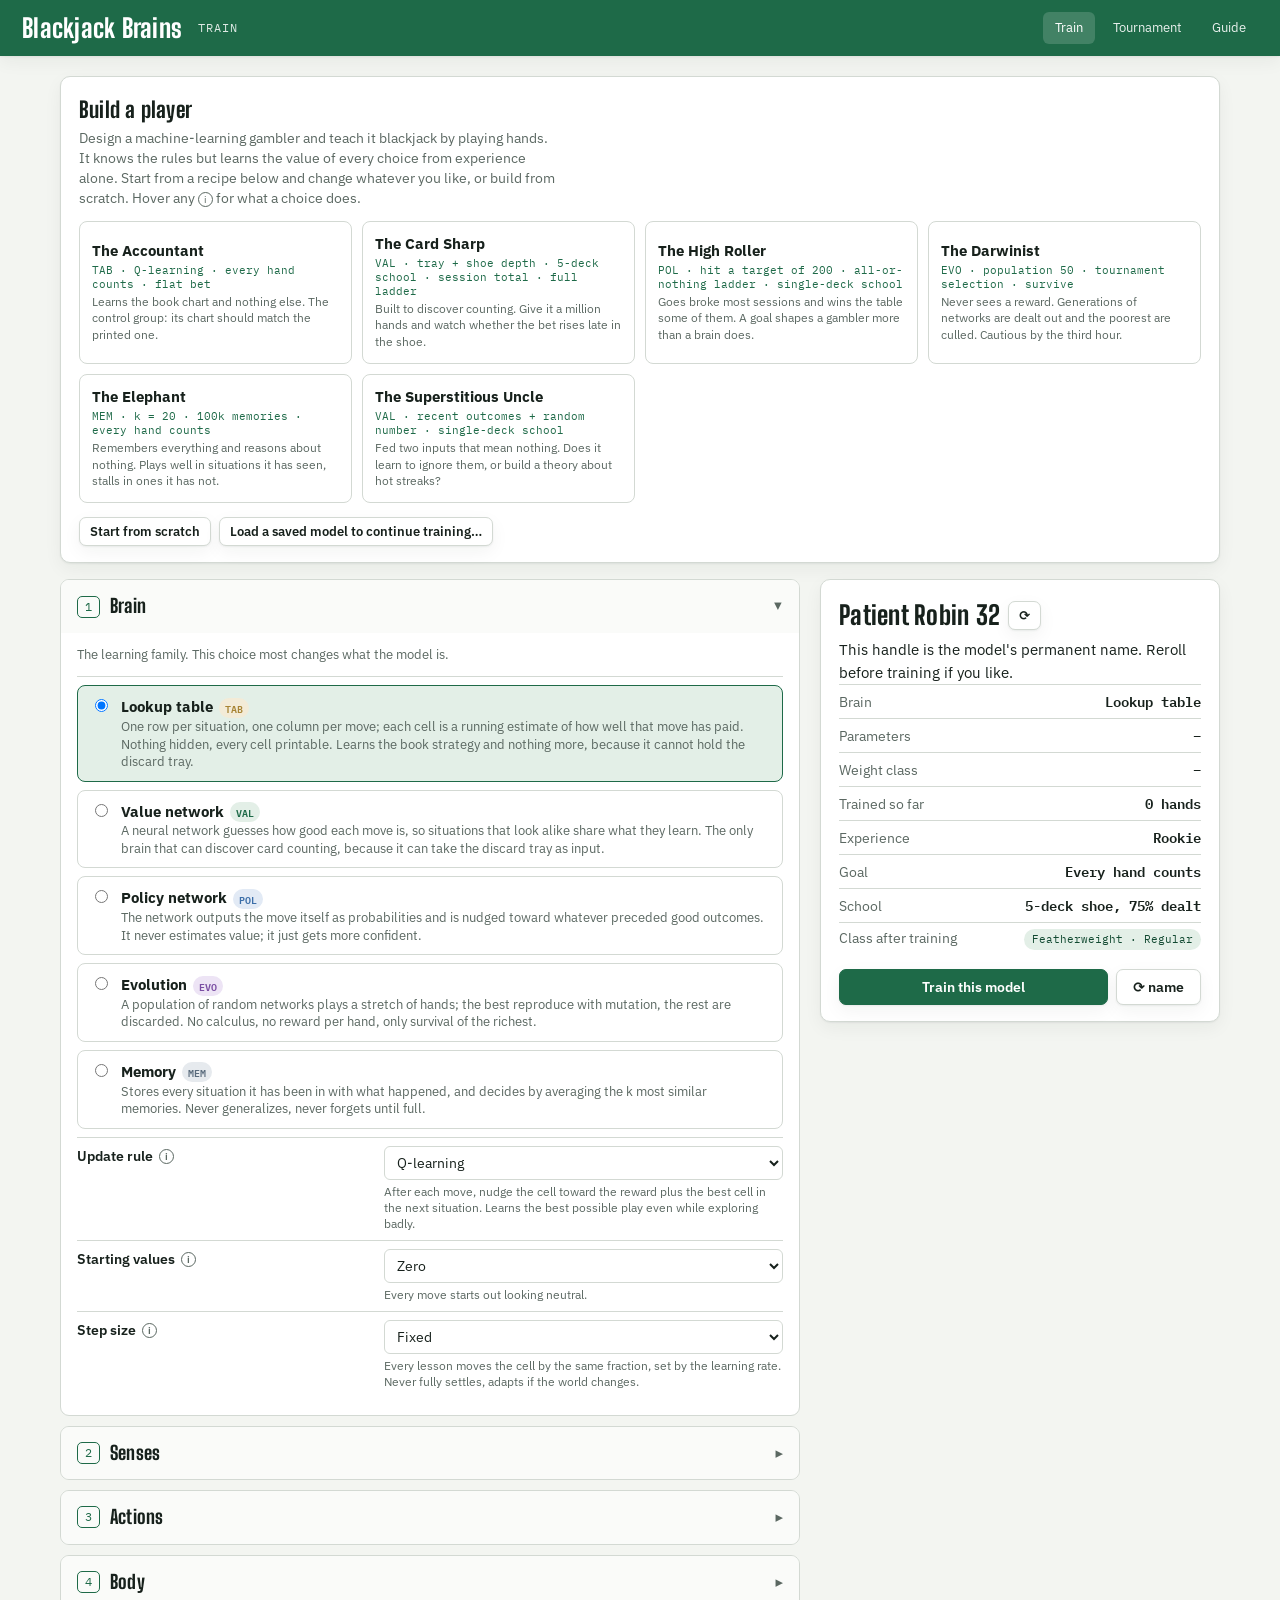
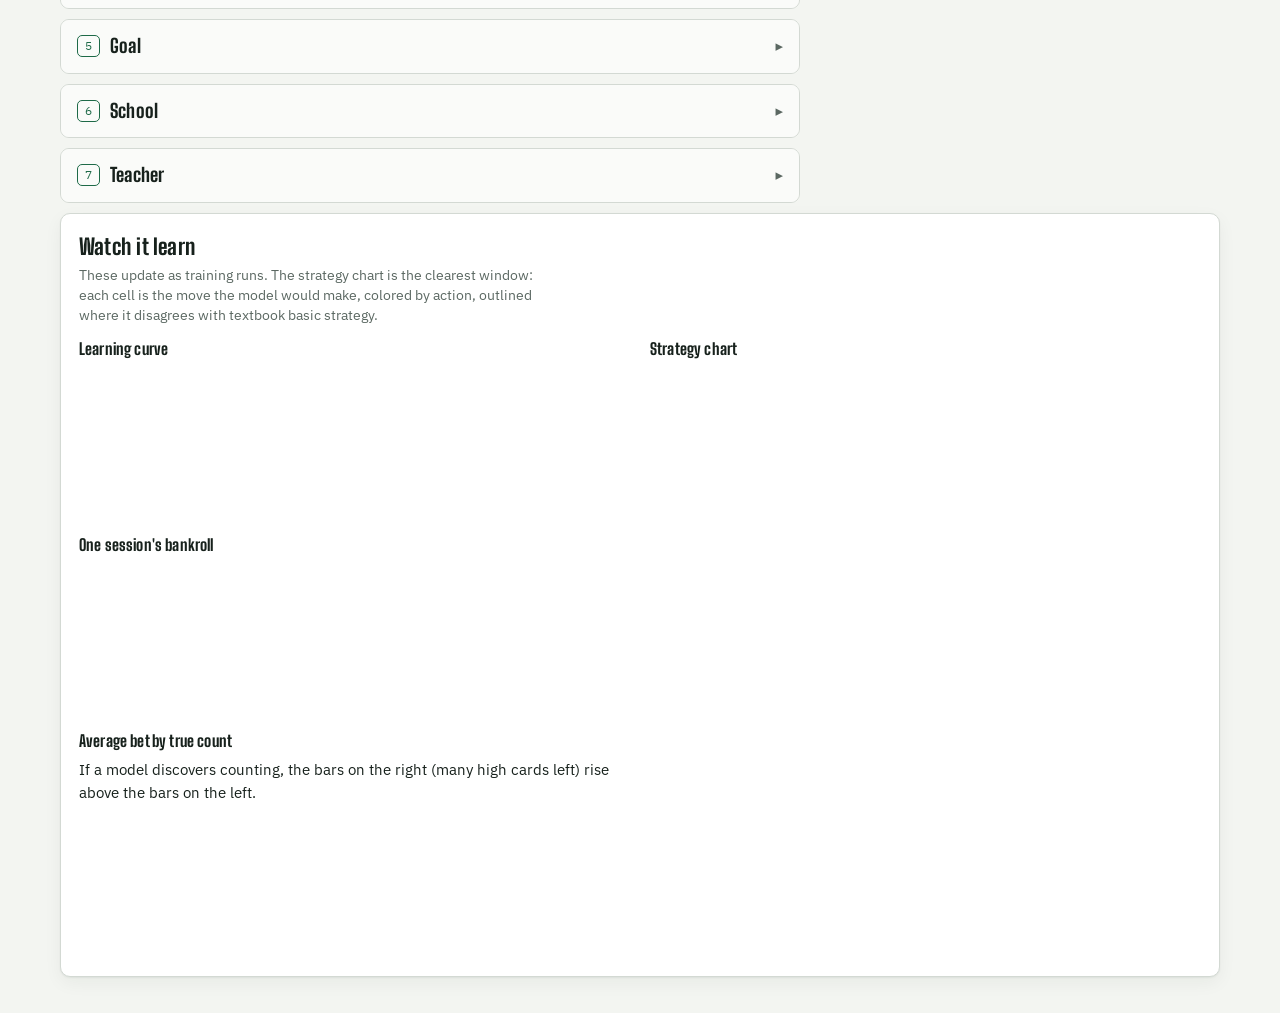
==== index.html @ d70ca4d6 "Blackjack Brains: train ML players and compete them A browser game for learning about ML approaches." ====
<!doctype html>
<html lang="en">
<head>
<meta charset="utf-8">
<meta name="viewport" content="width=device-width, initial-scale=1">
<title>Blackjack Brains — Train</title>
<link rel="stylesheet" href="https://fonts.googleapis.com/css2?family=Big+Shoulders+Display:wght@700;800&family=IBM+Plex+Sans:ital,wght@0,400;0,500;0,600;1,400&family=IBM+Plex+Mono:wght@400;500;600&display=swap">
<link rel="stylesheet" href="css/app.css">
</head>
<body>
<header class="top">
  <h1>Blackjack Brains</h1>
  <span class="sub">Train</span>
  <nav>
    <a href="index.html" class="here">Train</a>
    <a href="tournament.html">Tournament</a>
    <a href="guide.html">Guide</a>
  </nav>
</header>

<div class="wrap">
  <div class="card">
    <h2>Build a player</h2>
    <p class="blurb">Design a machine-learning gambler and teach it blackjack by playing hands. It knows the rules but learns the value of every choice from experience alone. Start from a recipe below and change whatever you like, or build from scratch. Hover any <span class="info" style="cursor:default">i</span> for what a choice does.</p>
    <div id="recipes" class="recipe-grid"></div>
    <div style="margin-top:14px;display:flex;gap:8px;flex-wrap:wrap">
      <button id="fresh" class="btn small">Start from scratch</button>
      <button id="loadbtn" class="btn small">Load a saved model to continue training…</button>
      <input id="loadfile" type="file" accept=".json,application/json" hidden>
    </div>
  </div>

  <div id="builder" class="cols">
    <div>
      <div id="menu"></div>
    </div>
    <div class="side">
      <div class="card">
        <div id="side"></div>
        <div style="margin-top:14px;display:flex;gap:8px">
          <button id="go" class="btn primary" style="flex:1">Train this model</button>
          <button id="reroll" class="btn" title="New random handle">⟳ name</button>
        </div>
        <div id="train-panel" hidden style="margin-top:14px">
          <div class="bar"><i id="pbar"></i></div>
          <div id="status" class="mono" style="font-size:12px;color:var(--muted);margin:8px 0">idle</div>
          <div class="metrics">
            <div class="metric"><div class="k">win/hand</div><div class="v" id="m-ev">–</div></div>
            <div class="metric"><div class="k">avg bet</div><div class="v" id="m-bet">–</div></div>
            <div class="metric"><div class="k">ruin</div><div class="v" id="m-ruin">–</div></div>
            <div class="metric"><div class="k">end bank</div><div class="v" id="m-final">–</div></div>
            <div class="metric"><div class="k">vs book</div><div class="v" id="m-agree">–</div></div>
            <div class="metric"><div class="k">train EV</div><div class="v" id="train-ev">–</div></div>
          </div>
          <div style="display:flex;gap:8px">
            <button id="stop" class="btn small" disabled style="flex:1">Stop early</button>
            <button id="save" class="btn primary small" disabled style="flex:1">Save model ▾</button>
          </div>
        </div>
      </div>
    </div>
  </div>

  <div id="views" class="card">
    <h2>Watch it learn</h2>
    <p class="blurb">These update as training runs. The strategy chart is the clearest window: each cell is the move the model would make, colored by action, outlined where it disagrees with textbook basic strategy.</p>
    <div class="cols" style="grid-template-columns:1fr 1fr">
      <div>
        <h3 style="font-size:16px;margin-bottom:6px">Learning curve</h3>
        <div class="chart-wrap"><canvas id="curve"></canvas></div>
        <h3 style="font-size:16px;margin:16px 0 6px">One session's bankroll</h3>
        <div class="chart-wrap"><canvas id="trace"></canvas></div>
        <h3 style="font-size:16px;margin:16px 0 6px">Average bet by true count</h3>
        <p class="blurb" style="margin:0 0 6px">If a model discovers counting, the bars on the right (many high cards left) rise above the bars on the left.</p>
        <div class="chart-wrap"><canvas id="bycount"></canvas></div>
      </div>
      <div>
        <h3 style="font-size:16px;margin-bottom:6px">Strategy chart</h3>
        <div class="chart-wrap"><div id="strategy"></div></div>
        <p id="agree-note" class="blurb" style="margin-top:8px"></p>
      </div>
    </div>
  </div>
</div>

<script type="module">
import { init } from './js/trainer-ui.js';
init();
</script>
</body>
</html>
---- css/app.css ----
/* Blackjack Brains — shared styling. Felt-green casino, IBM Plex, works light and dark. */
:root{
  --bg:#F3F5F1; --surface:#FFFFFF; --panel:#FAFBF9; --ink:#17211C; --muted:#5B6862; --line:#D3D9D3;
  --felt:#1E6A48; --felt-soft:#E3EFE7; --felt-ink:#124A32; --felt-bright:#2E9C6A;
  --red:#B23A31; --red-soft:#F6E4E1; --gold:#A88434; --gold-soft:#F3EBD7; --blue:#3B6EA8; --blue-soft:#E2EAF5;
  --plum:#7A4EA3; --plum-soft:#EDE4F5; --slate:#5A6B7C; --slate-soft:#E6EAEE;
  --shadow:0 1px 2px rgba(23,33,28,.06), 0 6px 18px rgba(23,33,28,.05);
  --tab:#A88434; --val:#1E6A48; --pol:#3B6EA8; --evo:#7A4EA3; --mem:#5A6B7C;
}
@media (prefers-color-scheme:dark){:root:not([data-theme="light"]){
  --bg:#0F1613; --surface:#151F1A; --panel:#111A16; --ink:#E6EAE4; --muted:#9AA8A0; --line:#2A3630;
  --felt:#4EB688; --felt-soft:#16281F; --felt-ink:#8FD9B6; --felt-bright:#4EB688;
  --red:#E5766C; --red-soft:#3A1F1C; --gold:#D3B36A; --gold-soft:#2E2718; --blue:#7FA8DA; --blue-soft:#182535;
  --plum:#B18AE0; --plum-soft:#271C33; --slate:#9FB0C0; --slate-soft:#1E262D;
  --shadow:0 1px 2px rgba(0,0,0,.4), 0 6px 18px rgba(0,0,0,.3);
  --tab:#D3B36A; --val:#4EB688; --pol:#7FA8DA; --evo:#B18AE0; --mem:#9FB0C0;
}}
:root[data-theme="dark"]{
  --bg:#0F1613; --surface:#151F1A; --panel:#111A16; --ink:#E6EAE4; --muted:#9AA8A0; --line:#2A3630;
  --felt:#4EB688; --felt-soft:#16281F; --felt-ink:#8FD9B6; --felt-bright:#4EB688;
  --red:#E5766C; --red-soft:#3A1F1C; --gold:#D3B36A; --gold-soft:#2E2718; --blue:#7FA8DA; --blue-soft:#182535;
  --plum:#B18AE0; --plum-soft:#271C33; --slate:#9FB0C0; --slate-soft:#1E262D;
  --shadow:0 1px 2px rgba(0,0,0,.4), 0 6px 18px rgba(0,0,0,.3);
  --tab:#D3B36A; --val:#4EB688; --pol:#7FA8DA; --evo:#B18AE0; --mem:#9FB0C0;
}
*{box-sizing:border-box}
html{color-scheme:light dark}
body{margin:0;background:var(--bg);color:var(--ink);font-family:"IBM Plex Sans",system-ui,-apple-system,"Segoe UI",sans-serif;font-size:15px;line-height:1.5;-webkit-font-smoothing:antialiased}
a{color:var(--felt)}
h1,h2,h3{font-family:"Big Shoulders Display","Arial Narrow",Impact,sans-serif;font-weight:800;letter-spacing:.01em;text-wrap:balance;margin:0}
button,select,input{font-family:inherit;font-size:14px;color:var(--ink)}
:focus-visible{outline:2px solid var(--felt);outline-offset:2px}
.mono{font-family:"IBM Plex Mono",ui-monospace,Menlo,monospace;font-variant-numeric:tabular-nums}

/* top bar */
.top{position:sticky;top:0;z-index:20;display:flex;align-items:center;gap:16px;padding:12px 22px;background:var(--felt);color:#fff;box-shadow:var(--shadow)}
.top h1{font-size:26px;color:#fff;line-height:1}
.top .sub{font-family:"IBM Plex Mono",monospace;font-size:12px;letter-spacing:.08em;text-transform:uppercase;opacity:.85}
.top nav{margin-left:auto;display:flex;gap:6px}
.top nav a{color:#fff;text-decoration:none;font-size:13px;padding:6px 12px;border-radius:6px;opacity:.9}
.top nav a.here{background:rgba(255,255,255,.16);opacity:1}
.top nav a:hover{background:rgba(255,255,255,.12)}

/* buttons */
.btn{border:1px solid var(--line);background:var(--surface);color:var(--ink);padding:8px 16px;border-radius:7px;cursor:pointer;font-weight:600;box-shadow:var(--shadow)}
.btn:hover{border-color:var(--felt)}
.btn.primary{background:var(--felt);color:#fff;border-color:var(--felt)}
.btn.primary:hover{background:var(--felt-ink)}
.btn.danger{color:var(--red);border-color:var(--red)}
.btn:disabled{opacity:.5;cursor:not-allowed}
.btn.small{padding:5px 10px;font-size:13px}

/* layout */
.wrap{max-width:1200px;margin:0 auto;padding:20px}
.cols{display:grid;grid-template-columns:minmax(0,1fr) 400px;gap:20px;align-items:start}
@media(max-width:900px){.cols{grid-template-columns:1fr}}
.card{background:var(--surface);border:1px solid var(--line);border-radius:10px;box-shadow:var(--shadow);padding:16px 18px;margin-bottom:16px}
.card>h2{font-size:22px;margin-bottom:2px}
.card>.blurb{color:var(--muted);font-size:13.5px;margin:2px 0 12px;max-width:60ch}

/* layer accordion */
.layer{border:1px solid var(--line);border-radius:9px;margin-bottom:10px;overflow:hidden;background:var(--surface)}
.layer>summary{list-style:none;cursor:pointer;padding:12px 16px;display:flex;align-items:center;gap:10px;background:var(--panel)}
.layer>summary::-webkit-details-marker{display:none}
.layer>summary .n{font-family:"IBM Plex Mono",monospace;font-size:12px;color:var(--felt);border:1px solid var(--felt);border-radius:5px;padding:1px 7px}
.layer>summary h3{font-size:19px}
.layer>summary .caret{margin-left:auto;color:var(--muted);transition:transform .15s}
.layer[open]>summary .caret{transform:rotate(90deg)}
.layer .body{padding:6px 16px 16px}
.layer .body>.blurb{color:var(--muted);font-size:13px;margin:6px 0 12px;max-width:64ch}

/* option rows */
.opt{display:flex;align-items:flex-start;gap:10px;padding:8px 0;border-top:1px solid var(--line)}
.opt:first-child{border-top:0}
.opt .lab{flex:0 0 42%;font-weight:600;font-size:14px;display:flex;align-items:center;gap:6px}
.opt .ctl{flex:1;display:flex;flex-direction:column;gap:4px}
.opt select,.opt input[type=number]{width:100%;padding:6px 8px;border:1px solid var(--line);border-radius:6px;background:var(--surface)}
.opt .hint{font-size:12px;color:var(--muted);line-height:1.35}
.opt.disabled{opacity:.45}
.trap-badge{font-family:"IBM Plex Mono",monospace;font-size:9.5px;letter-spacing:.06em;text-transform:uppercase;color:var(--red);background:var(--red-soft);padding:1px 5px;border-radius:3px}
.info{display:inline-flex;align-items:center;justify-content:center;width:15px;height:15px;border-radius:50%;border:1px solid var(--muted);color:var(--muted);font-size:10px;cursor:help;flex:0 0 auto;position:relative}
.info:hover{border-color:var(--felt);color:var(--felt)}
.tip{position:fixed;z-index:100;max-width:320px;background:var(--ink);color:var(--bg);padding:9px 12px;border-radius:7px;font-size:12.5px;line-height:1.45;font-weight:400;box-shadow:0 8px 24px rgba(0,0,0,.3);pointer-events:none;opacity:0;transition:opacity .12s}
.tip.show{opacity:1}

/* radio cards (brain, goal, cards) */
.radios{display:grid;gap:8px}
.radio{display:flex;gap:10px;align-items:flex-start;border:1px solid var(--line);border-radius:8px;padding:10px 12px;cursor:pointer;background:var(--surface)}
.radio:hover{border-color:var(--felt)}
.radio.sel{border-color:var(--felt);background:var(--felt-soft)}
.radio input{margin-top:3px}
.radio .t{font-weight:700;font-size:14.5px}
.radio .d{font-size:12.5px;color:var(--muted);line-height:1.4}
.tag{font-family:"IBM Plex Mono",monospace;font-size:10px;font-weight:600;padding:1px 6px;border-radius:999px;vertical-align:middle;margin-left:6px}
.tag.tab{background:var(--gold-soft);color:var(--tab)} .tag.val{background:var(--felt-soft);color:var(--val)}
.tag.pol{background:var(--blue-soft);color:var(--pol)} .tag.evo{background:var(--plum-soft);color:var(--evo)} .tag.mem{background:var(--slate-soft);color:var(--mem)}

/* side panel */
.side .card{position:sticky;top:78px}
.stat{display:flex;justify-content:space-between;align-items:baseline;padding:5px 0;border-top:1px solid var(--line);font-size:14px}
.stat:first-of-type{border-top:0}
.stat .k{color:var(--muted)}
.stat .v{font-family:"IBM Plex Mono",monospace;font-weight:600}
.klass{display:inline-block;font-family:"IBM Plex Mono",monospace;font-size:11px;padding:2px 8px;border-radius:999px;background:var(--felt-soft);color:var(--felt-ink)}
.warns{margin:10px 0 0;padding:0;list-style:none;display:flex;flex-direction:column;gap:6px}
.warns li{font-size:12.5px;background:var(--gold-soft);color:var(--ink);border-left:3px solid var(--gold);padding:7px 10px;border-radius:0 6px 6px 0}
.warns li.hard{background:var(--red-soft);border-left-color:var(--red)}
.handle{font-family:"Big Shoulders Display",sans-serif;font-weight:800;font-size:26px;letter-spacing:.01em}
.handle-row{display:flex;align-items:center;gap:8px;margin-bottom:4px}

/* recipes */
.recipe-grid{display:grid;grid-template-columns:repeat(auto-fill,minmax(220px,1fr));gap:10px}
.recipe{border:1px solid var(--line);border-radius:8px;padding:12px;cursor:pointer;background:var(--surface);text-align:left}
.recipe:hover{border-color:var(--felt);background:var(--felt-soft)}
.recipe .rn{font-weight:700;font-size:15px}
.recipe .rl{font-family:"IBM Plex Mono",monospace;font-size:11px;color:var(--felt);margin:3px 0}
.recipe .rb{font-size:12px;color:var(--muted);line-height:1.4}

/* progress + charts */
.bar{height:10px;background:var(--line);border-radius:999px;overflow:hidden}
.bar>i{display:block;height:100%;background:var(--felt);width:0;transition:width .2s}
.metrics{display:grid;grid-template-columns:repeat(auto-fit,minmax(96px,1fr));gap:8px;margin:12px 0}
.metric{background:var(--panel);border:1px solid var(--line);border-radius:8px;padding:8px 10px}
.metric .k{font-size:11px;color:var(--muted);text-transform:uppercase;letter-spacing:.05em}
.metric .v{font-family:"IBM Plex Mono",monospace;font-size:20px;font-weight:600}
canvas{max-width:100%;display:block}
.chart-wrap{overflow-x:auto}

/* strategy chart grid */
.sc{border-collapse:collapse;font-family:"IBM Plex Mono",monospace;font-size:11px}
.sc th,.sc td{width:22px;height:20px;text-align:center;border:1px solid var(--line);padding:0}
.sc th{background:var(--panel);color:var(--muted);font-weight:500}
.sc td{color:#000;font-weight:600}
.sc td.dis{color:var(--muted);background:repeating-linear-gradient(45deg,transparent,transparent 3px,var(--line) 3px,var(--line) 4px)}
.a-H{background:#E9573F} .a-S{background:#F7C548} .a-D{background:#3FA796} .a-P{background:#6C8AE4} .a-R{background:#C7CCD1}
.legend{display:flex;gap:12px;flex-wrap:wrap;font-size:12px;margin-top:8px}
.legend .sw{display:inline-block;width:12px;height:12px;border-radius:3px;vertical-align:middle;margin-right:4px}

.drop{border:2px dashed var(--line);border-radius:10px;padding:26px;text-align:center;color:var(--muted);background:var(--panel)}
.drop.over{border-color:var(--felt);background:var(--felt-soft);color:var(--felt-ink)}
table.grid{width:100%;border-collapse:collapse;font-size:13.5px}
table.grid th,table.grid td{text-align:left;padding:8px 10px;border-top:1px solid var(--line)}
table.grid thead th{border-top:0;font-size:11px;text-transform:uppercase;letter-spacing:.05em;color:var(--muted);background:var(--panel)}
table.grid td.num{font-family:"IBM Plex Mono",monospace;text-align:right;font-variant-numeric:tabular-nums}
.chip-dot{display:inline-block;width:10px;height:10px;border-radius:50%;margin-right:6px;vertical-align:middle}
.pill{font-family:"IBM Plex Mono",monospace;font-size:11px;padding:1px 7px;border-radius:999px;background:var(--panel);border:1px solid var(--line)}
@media(prefers-reduced-motion:reduce){*{transition:none!important}}
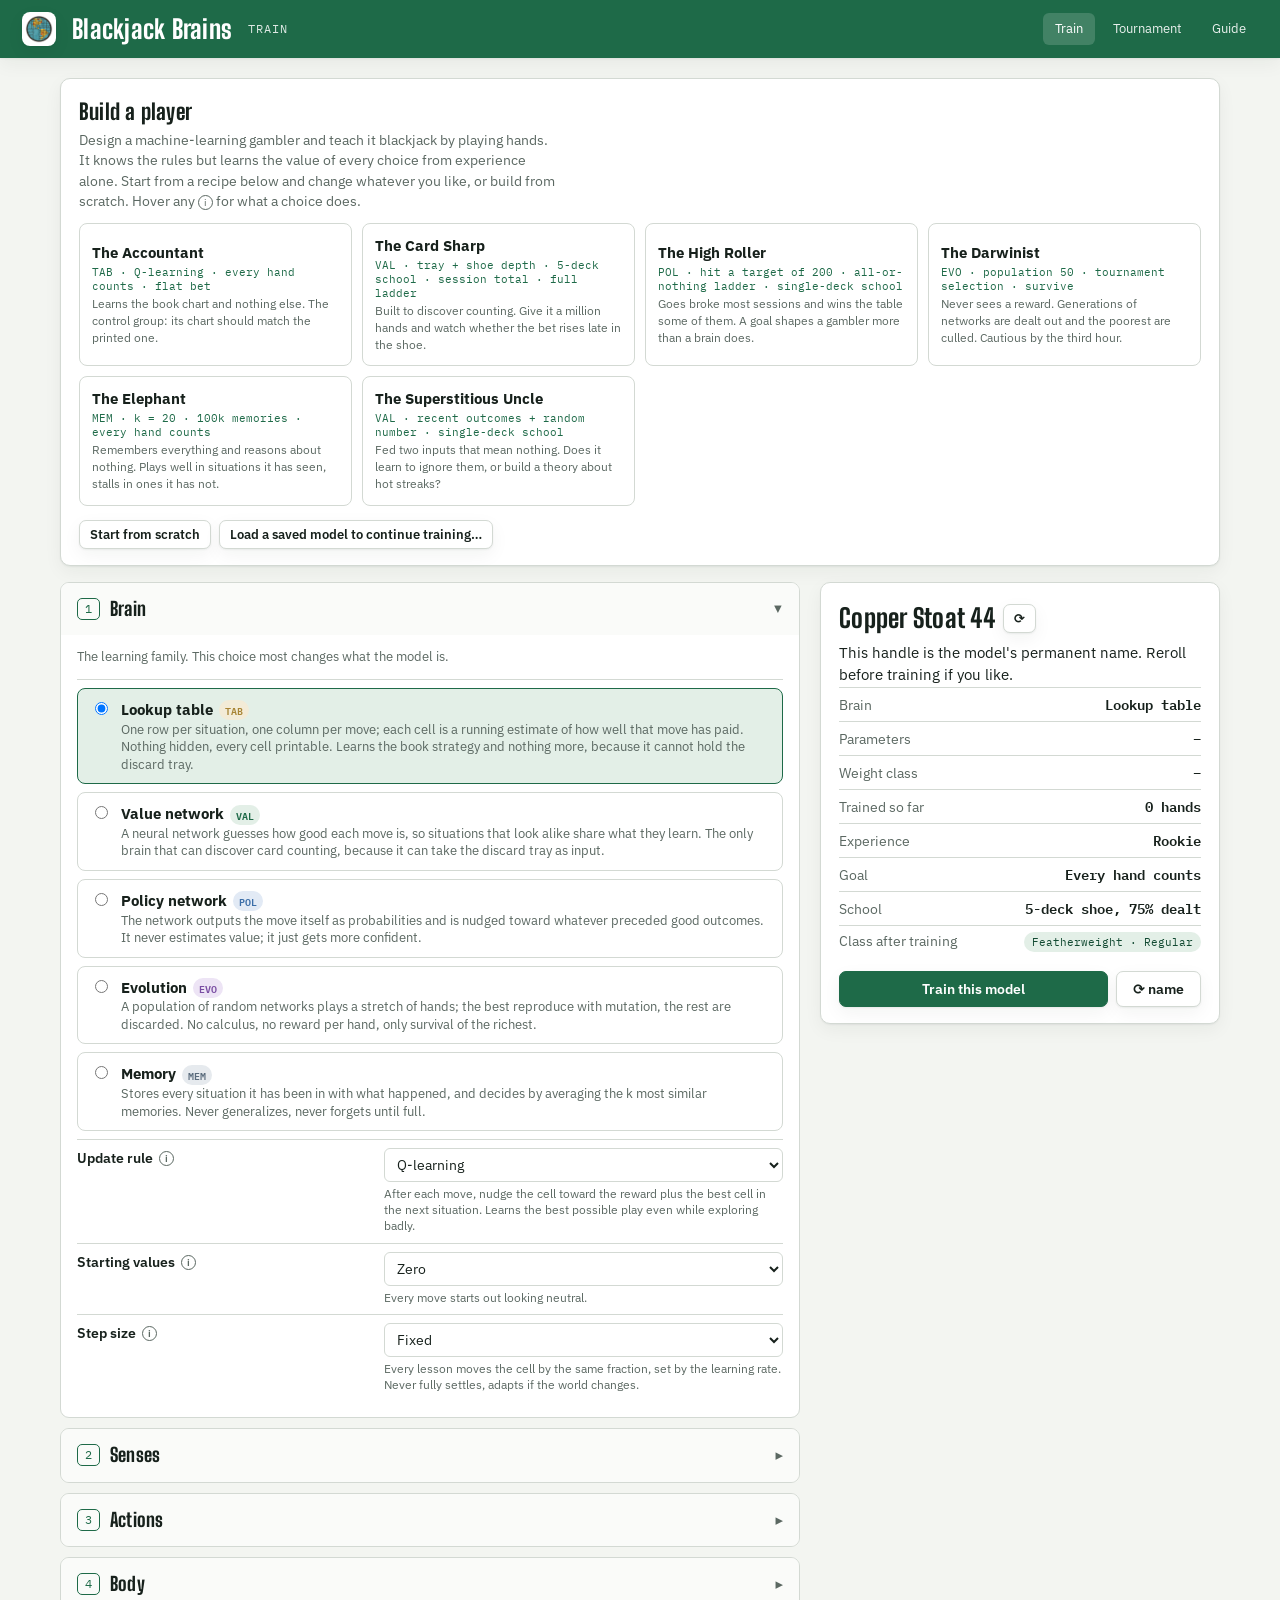
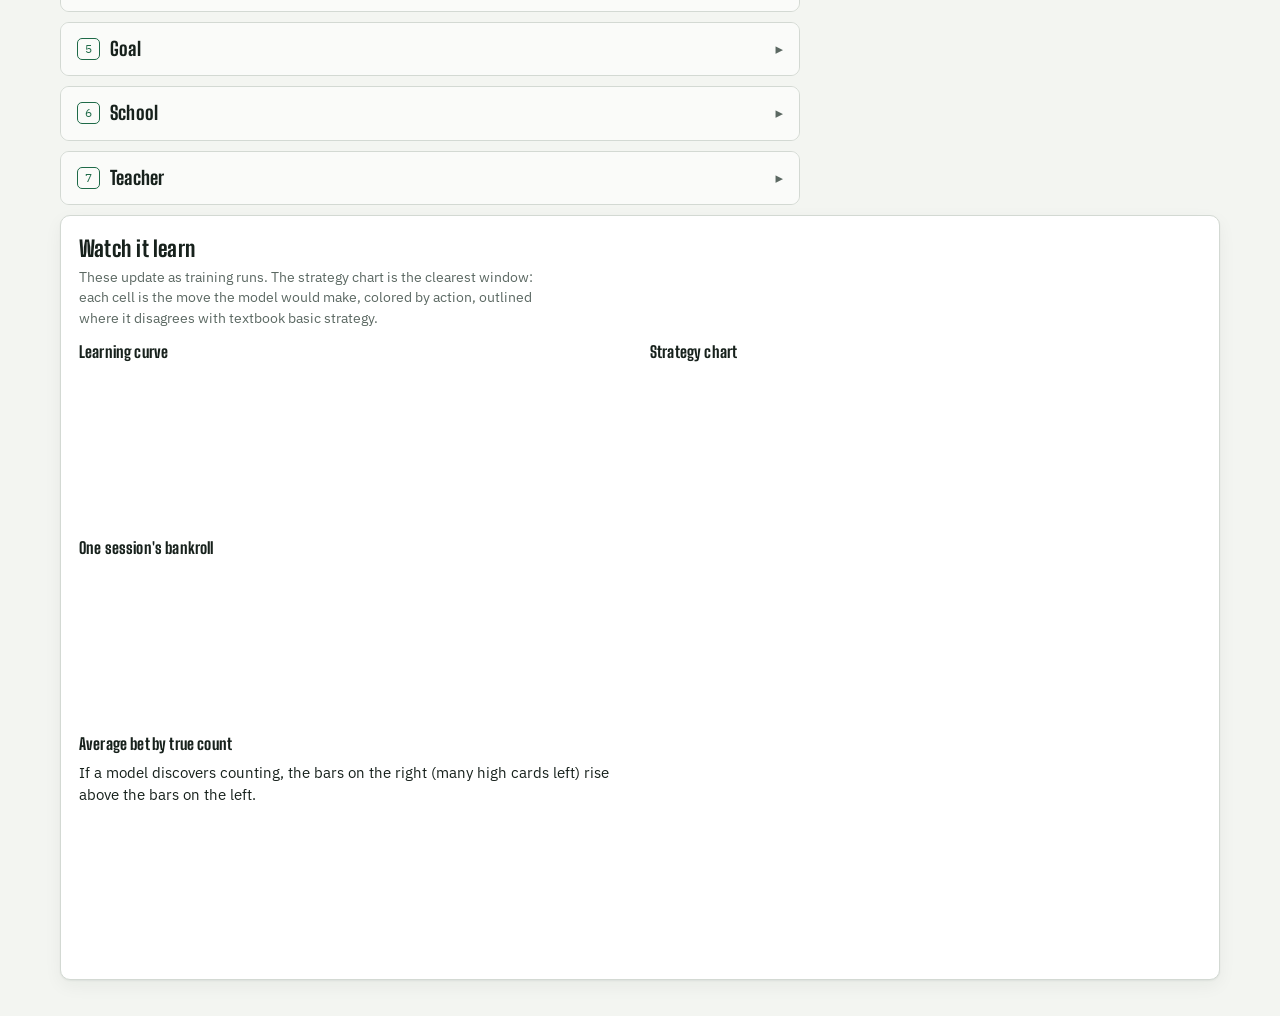
==== commit 41c8b989: "Fix tournament layout collision; add World by Joe icon - The felt's playing-card class .card clobber" ====
--- a/index.html
+++ b/index.html
@@ -4,11 +4,15 @@
 <meta charset="utf-8">
 <meta name="viewport" content="width=device-width, initial-scale=1">
 <title>Blackjack Brains — Train</title>
+<link rel="icon" type="image/png" sizes="32x32" href="favicon-32.png">
+<link rel="icon" type="image/png" sizes="180x180" href="worldbyjoe-mark.png">
+<link rel="apple-touch-icon" href="apple-touch-icon.png">
 <link rel="stylesheet" href="https://fonts.googleapis.com/css2?family=Big+Shoulders+Display:wght@700;800&family=IBM+Plex+Sans:ital,wght@0,400;0,500;0,600;1,400&family=IBM+Plex+Mono:wght@400;500;600&display=swap">
-<link rel="stylesheet" href="css/app.css">
+<link rel="stylesheet" href="css/app.css?v=2">
 </head>
 <body>
 <header class="top">
+  <img class="mark" src="worldbyjoe-mark.png" alt="World by Joe">
   <h1>Blackjack Brains</h1>
   <span class="sub">Train</span>
   <nav>
--- a/css/app.css
+++ b/css/app.css
@@ -34,6 +34,7 @@
 
 /* top bar */
 .top{position:sticky;top:0;z-index:20;display:flex;align-items:center;gap:16px;padding:12px 22px;background:var(--felt);color:#fff;box-shadow:var(--shadow)}
+.top .mark{height:34px;width:34px;border-radius:8px;display:block;flex:0 0 auto;background:#fff;padding:3px;box-shadow:var(--shadow)}
 .top h1{font-size:26px;color:#fff;line-height:1}
 .top .sub{font-family:"IBM Plex Mono",monospace;font-size:12px;letter-spacing:.08em;text-transform:uppercase;opacity:.85}
 .top nav{margin-left:auto;display:flex;gap:6px}
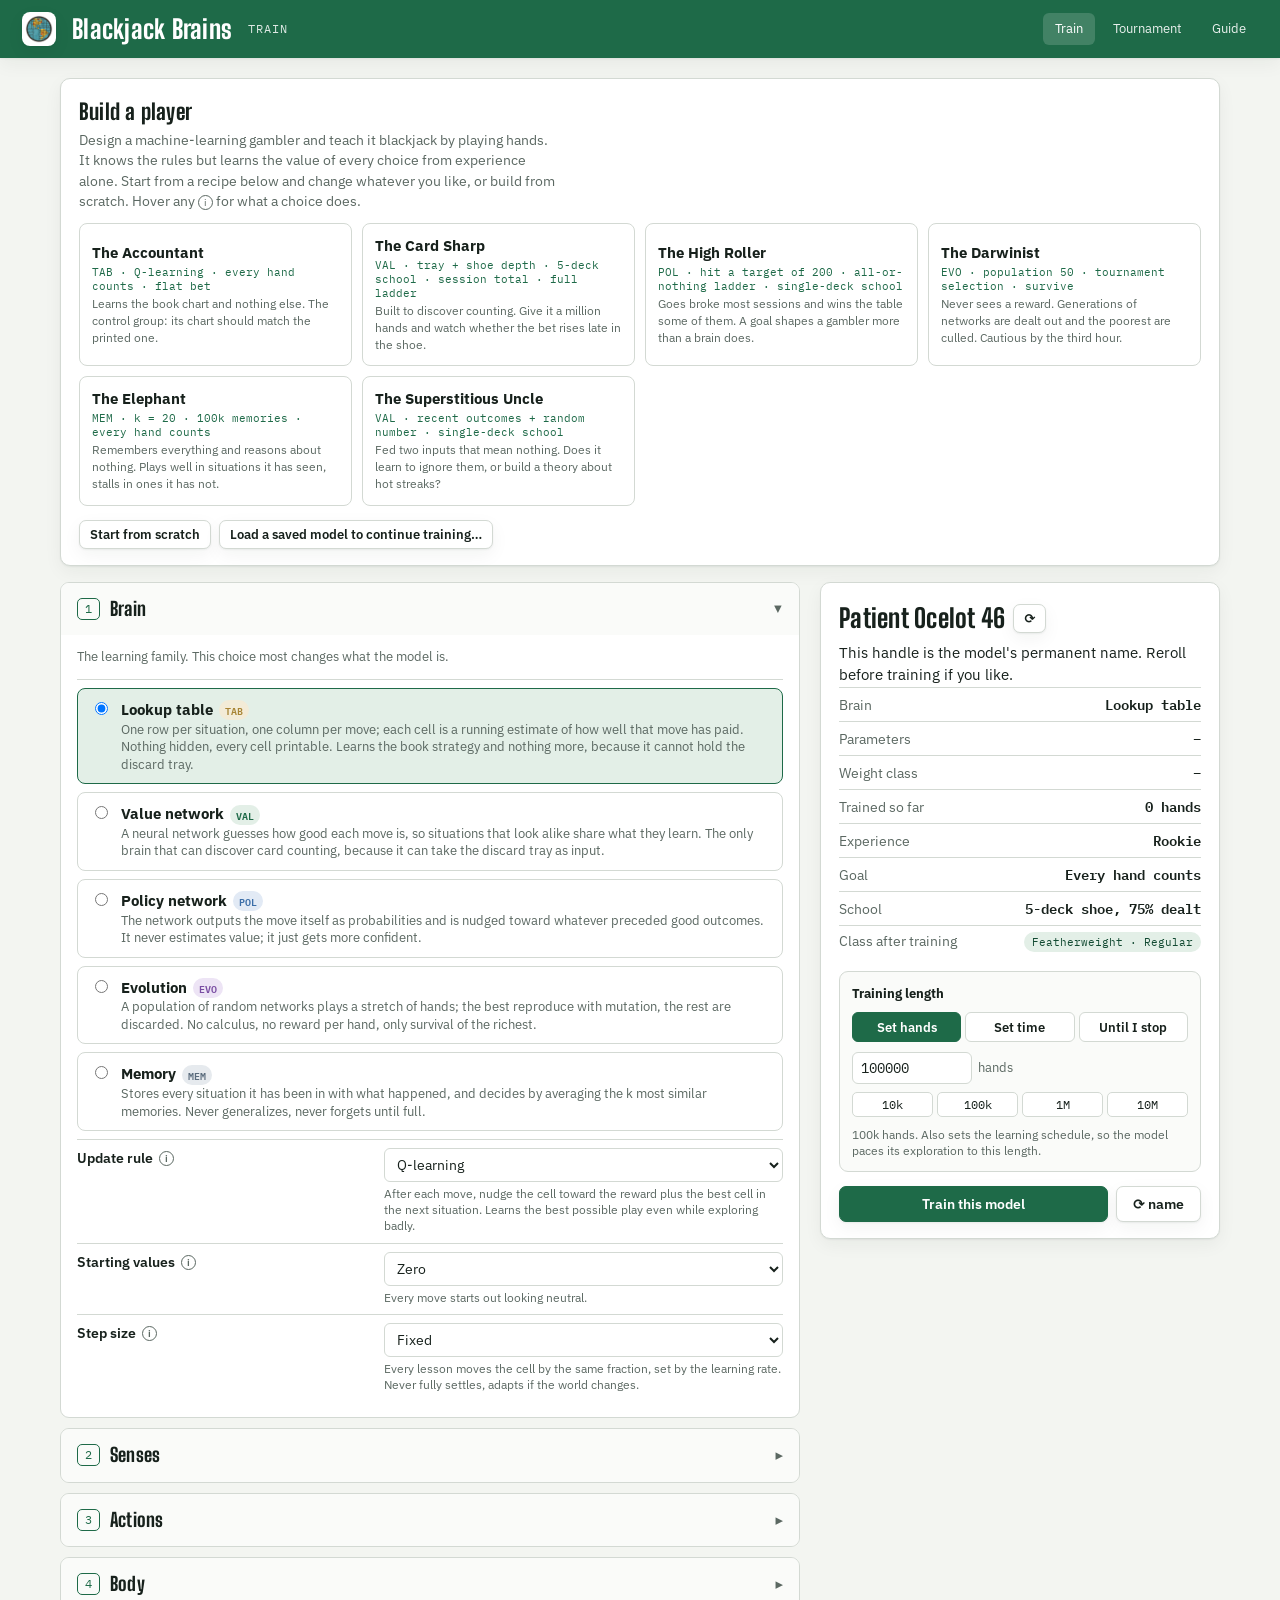
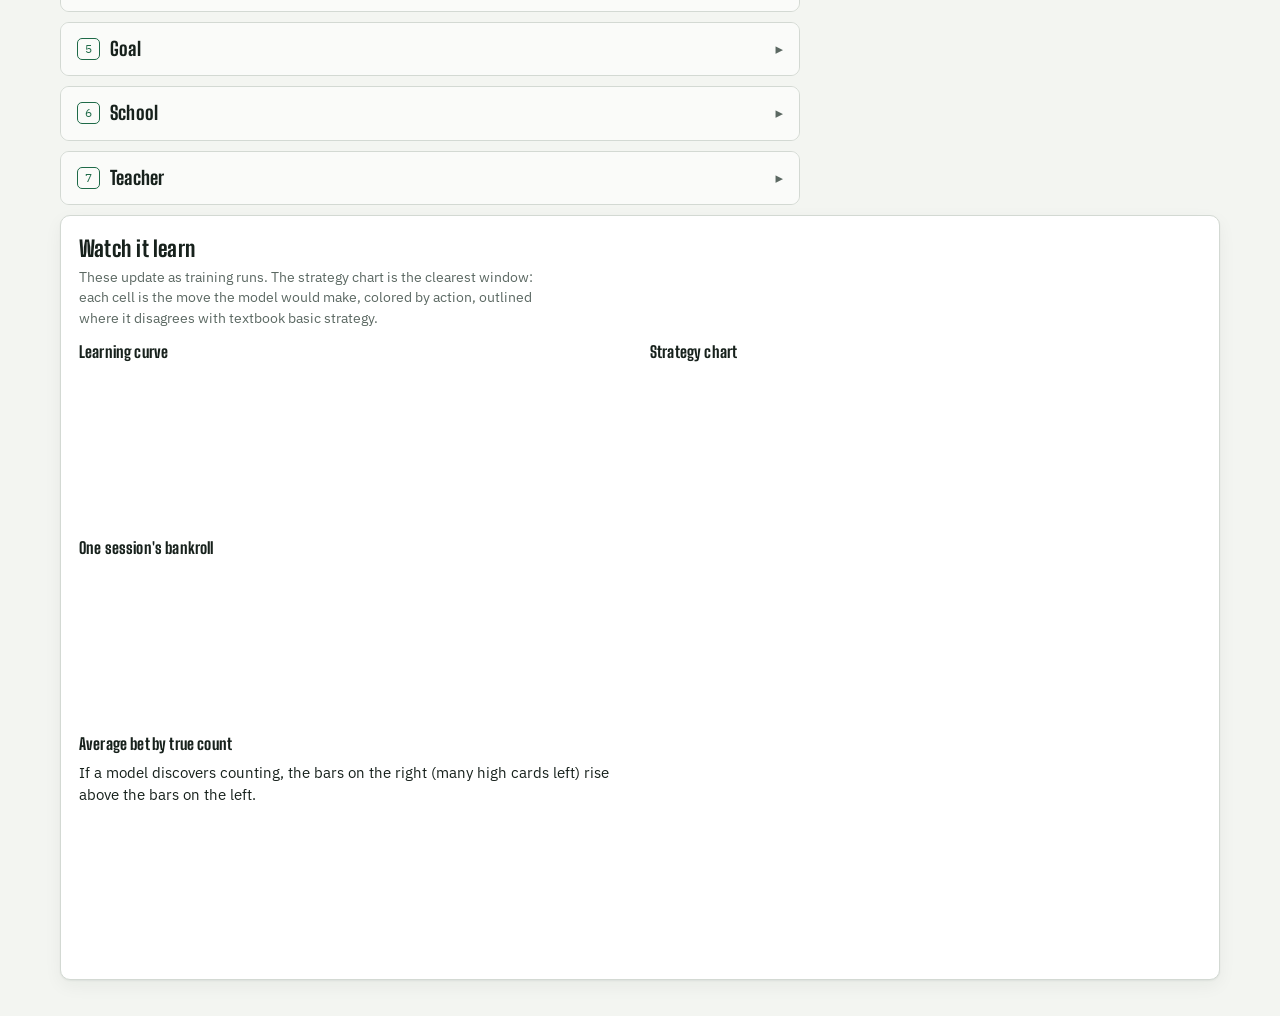
==== commit ce8f7296: "Train page: persist section open state; add training-length control - Menu sections no longer collap" ====
--- a/index.html
+++ b/index.html
@@ -8,7 +8,7 @@
 <link rel="icon" type="image/png" sizes="180x180" href="worldbyjoe-mark.png">
 <link rel="apple-touch-icon" href="apple-touch-icon.png">
 <link rel="stylesheet" href="https://fonts.googleapis.com/css2?family=Big+Shoulders+Display:wght@700;800&family=IBM+Plex+Sans:ital,wght@0,400;0,500;0,600;1,400&family=IBM+Plex+Mono:wght@400;500;600&display=swap">
-<link rel="stylesheet" href="css/app.css?v=2">
+<link rel="stylesheet" href="css/app.css?v=4">
 </head>
 <body>
 <header class="top">
@@ -41,6 +41,33 @@
     <div class="side">
       <div class="card">
         <div id="side"></div>
+        <div id="runlen">
+          <div class="rl-head">Training length</div>
+          <div class="rl-modes">
+            <button type="button" class="rl-mode" data-mode="hands">Set hands</button>
+            <button type="button" class="rl-mode" data-mode="time">Set time</button>
+            <button type="button" class="rl-mode" data-mode="open">Until I stop</button>
+          </div>
+          <div class="rl-body" data-body="hands">
+            <input id="rl-hands" class="rl-num" type="number" min="1000" step="10000" inputmode="numeric">
+            <span class="rl-unit">hands</span>
+            <div class="rl-presets">
+              <button type="button" data-h="10000">10k</button>
+              <button type="button" data-h="100000">100k</button>
+              <button type="button" data-h="1000000">1M</button>
+              <button type="button" data-h="10000000">10M</button>
+            </div>
+            <div class="rl-est" id="rl-est"></div>
+          </div>
+          <div class="rl-body" data-body="time" hidden>
+            <input id="rl-min" class="rl-num" type="number" min="0.25" step="0.5" value="2" inputmode="decimal">
+            <span class="rl-unit">minutes</span>
+            <div class="rl-est">Stops after this much wall-clock time, however many hands that turns out to be.</div>
+          </div>
+          <div class="rl-body" data-body="open" hidden>
+            <div class="rl-est">Trains until you press Stop. Watch the strategy chart and stop when it stops improving.</div>
+          </div>
+        </div>
         <div style="margin-top:14px;display:flex;gap:8px">
           <button id="go" class="btn primary" style="flex:1">Train this model</button>
           <button id="reroll" class="btn" title="New random handle">⟳ name</button>
--- a/css/app.css
+++ b/css/app.css
@@ -24,6 +24,7 @@
   --tab:#D3B36A; --val:#4EB688; --pol:#7FA8DA; --evo:#B18AE0; --mem:#9FB0C0;
 }
 *{box-sizing:border-box}
+[hidden]{display:none!important}
 html{color-scheme:light dark}
 body{margin:0;background:var(--bg);color:var(--ink);font-family:"IBM Plex Sans",system-ui,-apple-system,"Segoe UI",sans-serif;font-size:15px;line-height:1.5;-webkit-font-smoothing:antialiased}
 a{color:var(--felt)}
@@ -117,9 +118,26 @@
 .recipe .rl{font-family:"IBM Plex Mono",monospace;font-size:11px;color:var(--felt);margin:3px 0}
 .recipe .rb{font-size:12px;color:var(--muted);line-height:1.4}
 
+/* training length control */
+#runlen{margin-top:14px;border:1px solid var(--line);border-radius:9px;padding:12px;background:var(--panel)}
+.rl-head{font-weight:700;font-size:13px;margin-bottom:8px}
+.rl-modes{display:flex;gap:4px;margin-bottom:10px}
+.rl-mode{flex:1;padding:6px 4px;border:1px solid var(--line);background:var(--surface);border-radius:6px;font-size:12.5px;cursor:pointer;color:var(--ink);font-weight:600}
+.rl-mode:hover{border-color:var(--felt)}
+.rl-mode.on{background:var(--felt);color:#fff;border-color:var(--felt)}
+.rl-body{display:flex;flex-wrap:wrap;align-items:center;gap:6px}
+.rl-num{width:120px;padding:6px 8px;border:1px solid var(--line);border-radius:6px;background:var(--surface);font-family:"IBM Plex Mono",monospace;font-variant-numeric:tabular-nums}
+.rl-unit{font-size:13px;color:var(--muted)}
+.rl-presets{display:flex;gap:4px;width:100%;margin-top:2px}
+.rl-presets button{flex:1;padding:4px;border:1px solid var(--line);background:var(--surface);border-radius:5px;font-size:11.5px;font-family:"IBM Plex Mono",monospace;cursor:pointer;color:var(--ink)}
+.rl-presets button:hover{border-color:var(--felt)}
+.rl-est{font-size:11.5px;color:var(--muted);width:100%;line-height:1.4;margin-top:4px}
+
 /* progress + charts */
 .bar{height:10px;background:var(--line);border-radius:999px;overflow:hidden}
 .bar>i{display:block;height:100%;background:var(--felt);width:0;transition:width .2s}
+.bar.indet>i{width:35%!important;transition:none;animation:indet 1.1s ease-in-out infinite alternate}
+@keyframes indet{from{margin-left:0}to{margin-left:65%}}
 .metrics{display:grid;grid-template-columns:repeat(auto-fit,minmax(96px,1fr));gap:8px;margin:12px 0}
 .metric{background:var(--panel);border:1px solid var(--line);border-radius:8px;padding:8px 10px}
 .metric .k{font-size:11px;color:var(--muted);text-transform:uppercase;letter-spacing:.05em}
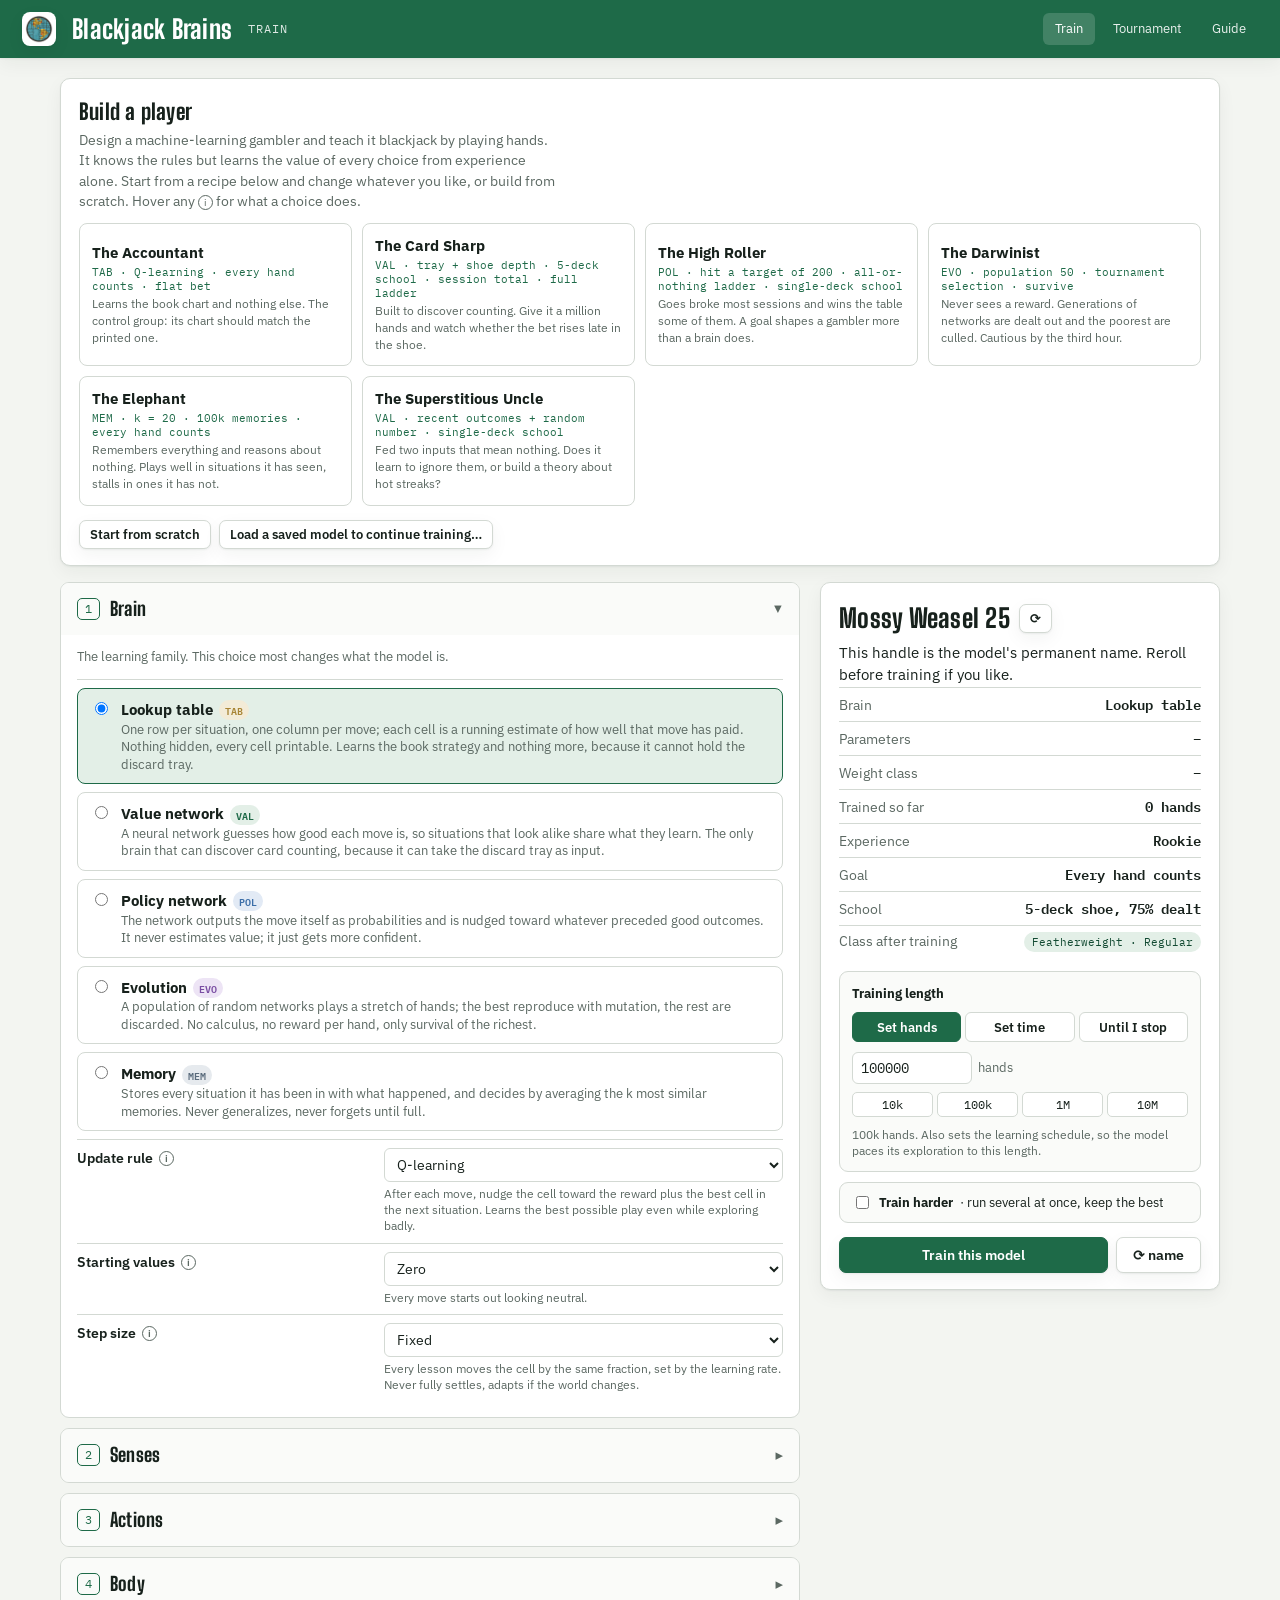
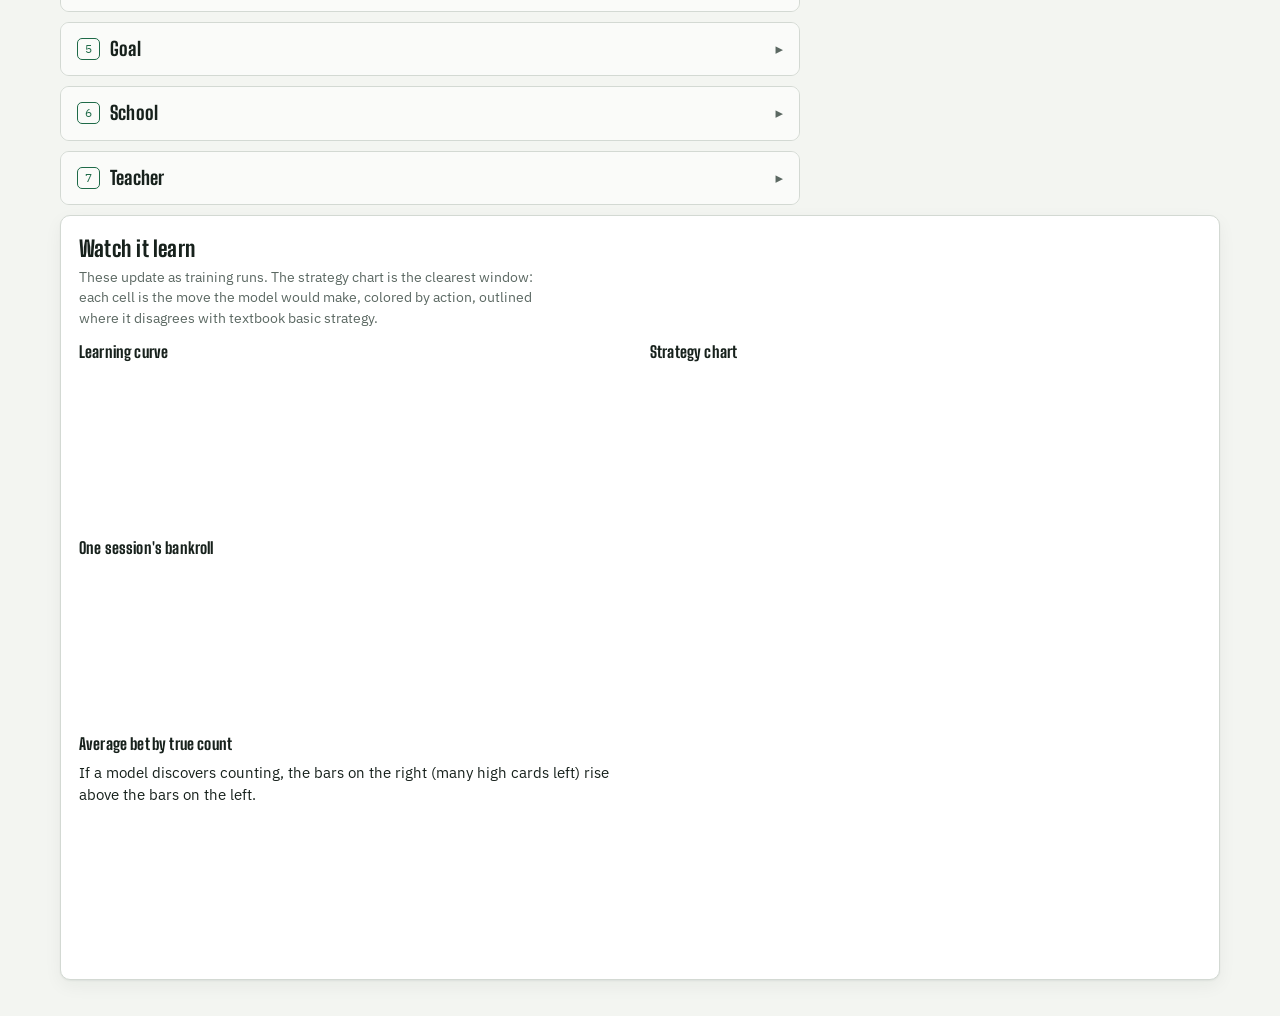
==== commit e0eb190f: "Add "train harder" parallel training and a model options view Train page: - "Train harder" runs seve" ====
--- a/index.html
+++ b/index.html
@@ -8,7 +8,7 @@
 <link rel="icon" type="image/png" sizes="180x180" href="worldbyjoe-mark.png">
 <link rel="apple-touch-icon" href="apple-touch-icon.png">
 <link rel="stylesheet" href="https://fonts.googleapis.com/css2?family=Big+Shoulders+Display:wght@700;800&family=IBM+Plex+Sans:ital,wght@0,400;0,500;0,600;1,400&family=IBM+Plex+Mono:wght@400;500;600&display=swap">
-<link rel="stylesheet" href="css/app.css?v=4">
+<link rel="stylesheet" href="css/app.css?v=5">
 </head>
 <body>
 <header class="top">
@@ -68,6 +68,13 @@
             <div class="rl-est">Trains until you press Stop. Watch the strategy chart and stop when it stops improving.</div>
           </div>
         </div>
+        <div id="trainharder">
+          <label class="th-toggle"><input id="parallel-on" type="checkbox"> <b>Train harder</b> &middot; run several at once, keep the best</label>
+          <div id="parallel-n-wrap" class="th-body" hidden>
+            <input id="parallel-n" class="rl-num" type="number" min="2" step="1"> parallel runs
+            <div class="rl-est" id="cores-note"></div>
+          </div>
+        </div>
         <div style="margin-top:14px;display:flex;gap:8px">
           <button id="go" class="btn primary" style="flex:1">Train this model</button>
           <button id="reroll" class="btn" title="New random handle">⟳ name</button>
@@ -75,6 +82,7 @@
         <div id="train-panel" hidden style="margin-top:14px">
           <div class="bar"><i id="pbar"></i></div>
           <div id="status" class="mono" style="font-size:12px;color:var(--muted);margin:8px 0">idle</div>
+          <div id="runs" hidden></div>
           <div class="metrics">
             <div class="metric"><div class="k">win/hand</div><div class="v" id="m-ev">–</div></div>
             <div class="metric"><div class="k">avg bet</div><div class="v" id="m-bet">–</div></div>
--- a/css/app.css
+++ b/css/app.css
@@ -133,6 +133,22 @@
 .rl-presets button:hover{border-color:var(--felt)}
 .rl-est{font-size:11.5px;color:var(--muted);width:100%;line-height:1.4;margin-top:4px}
 
+/* train harder (parallel) */
+#trainharder{margin-top:10px;border:1px solid var(--line);border-radius:9px;padding:10px 12px;background:var(--panel)}
+.th-toggle{display:flex;align-items:center;gap:7px;font-size:13px;cursor:pointer}
+.th-body{margin-top:8px;display:flex;flex-wrap:wrap;align-items:center;gap:6px}
+.th-body .rl-num{width:70px}
+#runs{margin:10px 0;display:flex;flex-direction:column;gap:4px}
+.runs-head{font-size:11px;text-transform:uppercase;letter-spacing:.05em;color:var(--muted)}
+.run{display:flex;align-items:baseline;gap:8px;font-family:"IBM Plex Mono",monospace;font-size:12px;padding:4px 8px;border:1px solid var(--line);border-radius:6px;background:var(--surface)}
+.run.best{border-color:var(--felt);background:var(--felt-soft)}
+.run.fin{opacity:.75}
+.run .run-i{font-weight:600;flex:0 0 52px}
+.run .run-hands{flex:1;color:var(--muted)}
+.run .run-score{font-variant-numeric:tabular-nums}
+.run .run-tag{flex:0 0 auto;font-size:10px;text-transform:uppercase;letter-spacing:.05em;color:var(--muted)}
+.run.best .run-tag{color:var(--felt-ink);font-weight:600}
+
 /* progress + charts */
 .bar{height:10px;background:var(--line);border-radius:999px;overflow:hidden}
 .bar>i{display:block;height:100%;background:var(--felt);width:0;transition:width .2s}
@@ -161,6 +177,21 @@
 table.grid th,table.grid td{text-align:left;padding:8px 10px;border-top:1px solid var(--line)}
 table.grid thead th{border-top:0;font-size:11px;text-transform:uppercase;letter-spacing:.05em;color:var(--muted);background:var(--panel)}
 table.grid td.num{font-family:"IBM Plex Mono",monospace;text-align:right;font-variant-numeric:tabular-nums}
+/* model options spec sheet (tournament) */
+#modelcard{margin-top:14px;border:1px solid var(--felt);border-radius:10px;background:var(--panel);padding:14px 16px}
+.spec-head{display:flex;justify-content:space-between;align-items:flex-start;gap:10px}
+.spec-title{font-family:"Big Shoulders Display",sans-serif;font-weight:800;font-size:22px;line-height:1}
+.spec-sub{font-family:"IBM Plex Mono",monospace;font-size:12px;color:var(--muted);margin-top:3px}
+.spec-note{font-size:12.5px;color:var(--muted);margin:8px 0 12px;max-width:64ch}
+.spec-grid{display:grid;grid-template-columns:repeat(auto-fill,minmax(220px,1fr));gap:12px}
+.spec-sec{border:1px solid var(--line);border-radius:8px;padding:10px 12px;background:var(--surface)}
+.spec-layer{font-family:"Big Shoulders Display",sans-serif;font-weight:700;font-size:16px;margin-bottom:6px;color:var(--felt-ink)}
+.spec-list{display:grid;grid-template-columns:auto 1fr;gap:3px 10px;margin:0;font-size:13px}
+.spec-list dt{color:var(--muted)}
+.spec-list dt.muted{font-style:italic}
+.spec-list dd{margin:0;font-weight:600;text-align:right;font-variant-numeric:tabular-nums}
+.spec-hist{font-size:12px;color:var(--muted);margin-top:10px;line-height:1.4}
+
 .chip-dot{display:inline-block;width:10px;height:10px;border-radius:50%;margin-right:6px;vertical-align:middle}
 .pill{font-family:"IBM Plex Mono",monospace;font-size:11px;padding:1px 7px;border-radius:999px;background:var(--panel);border:1px solid var(--line)}
 @media(prefers-reduced-motion:reduce){*{transition:none!important}}
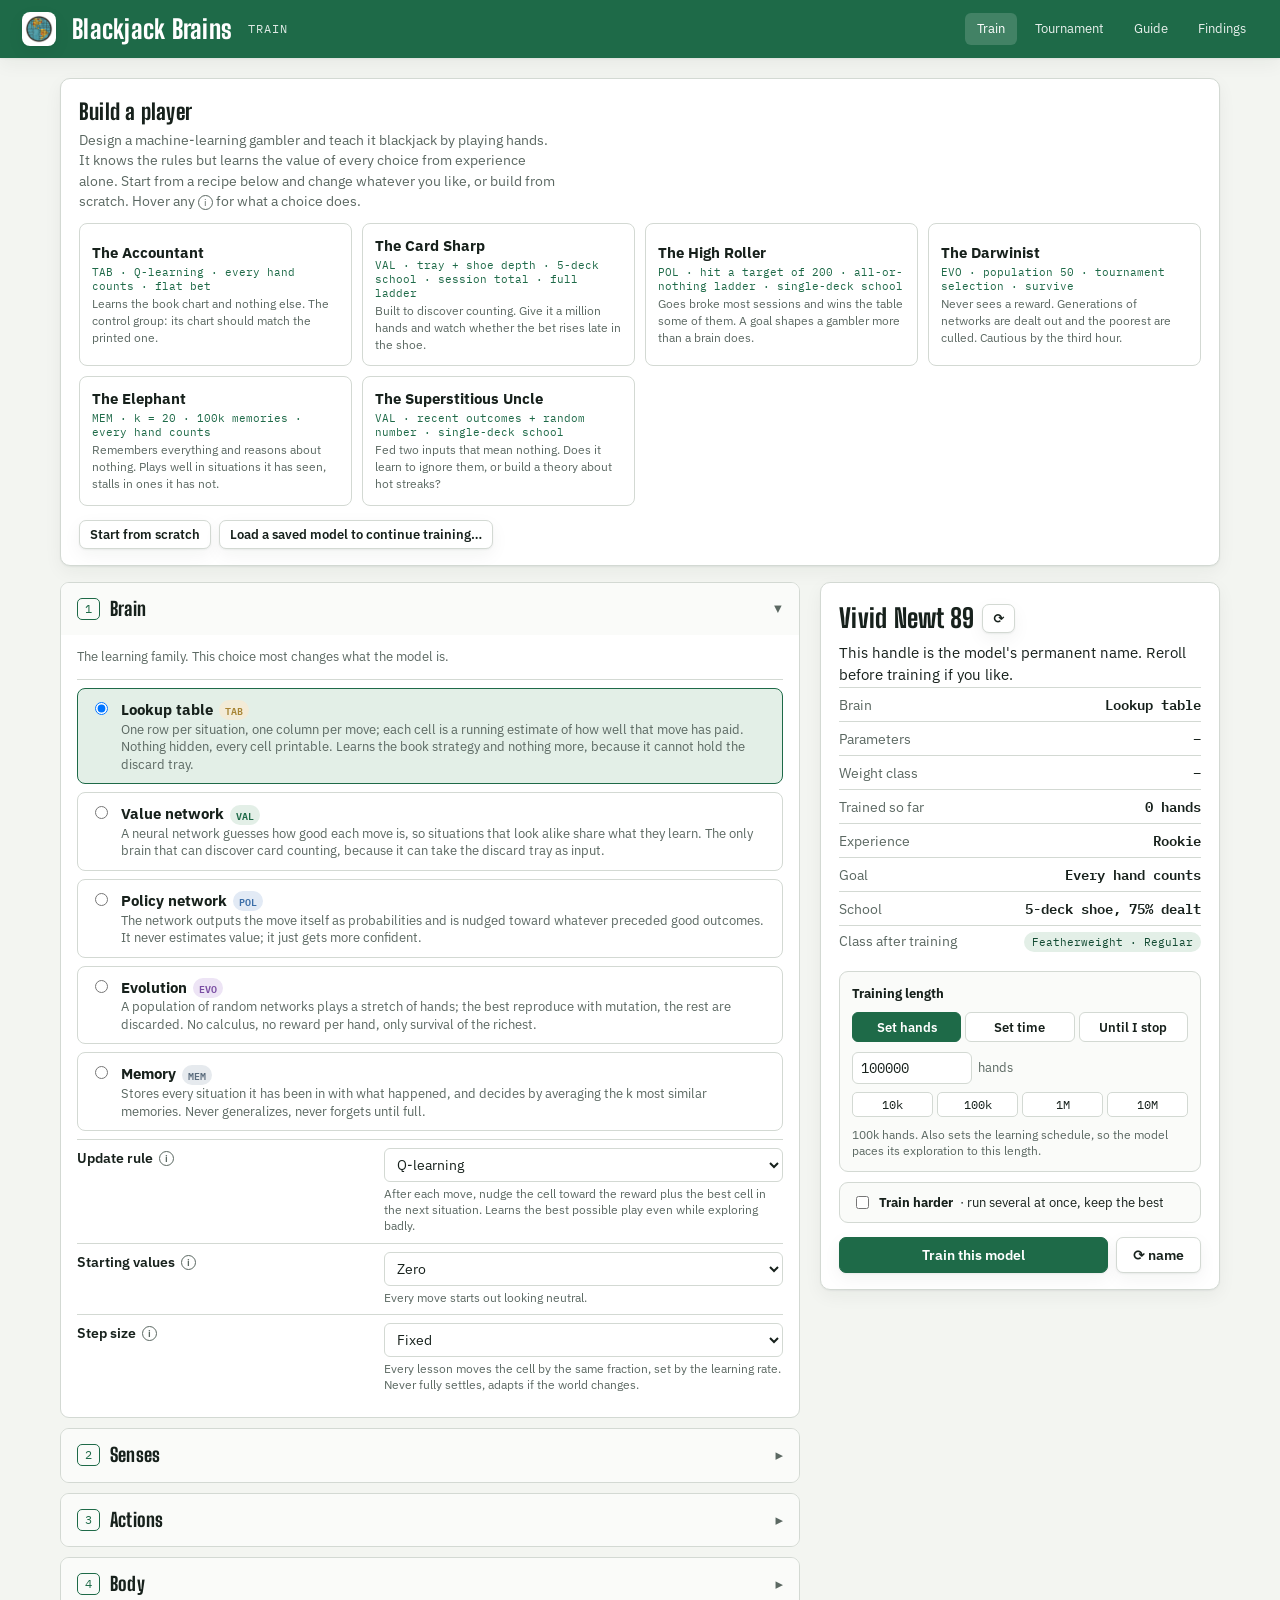
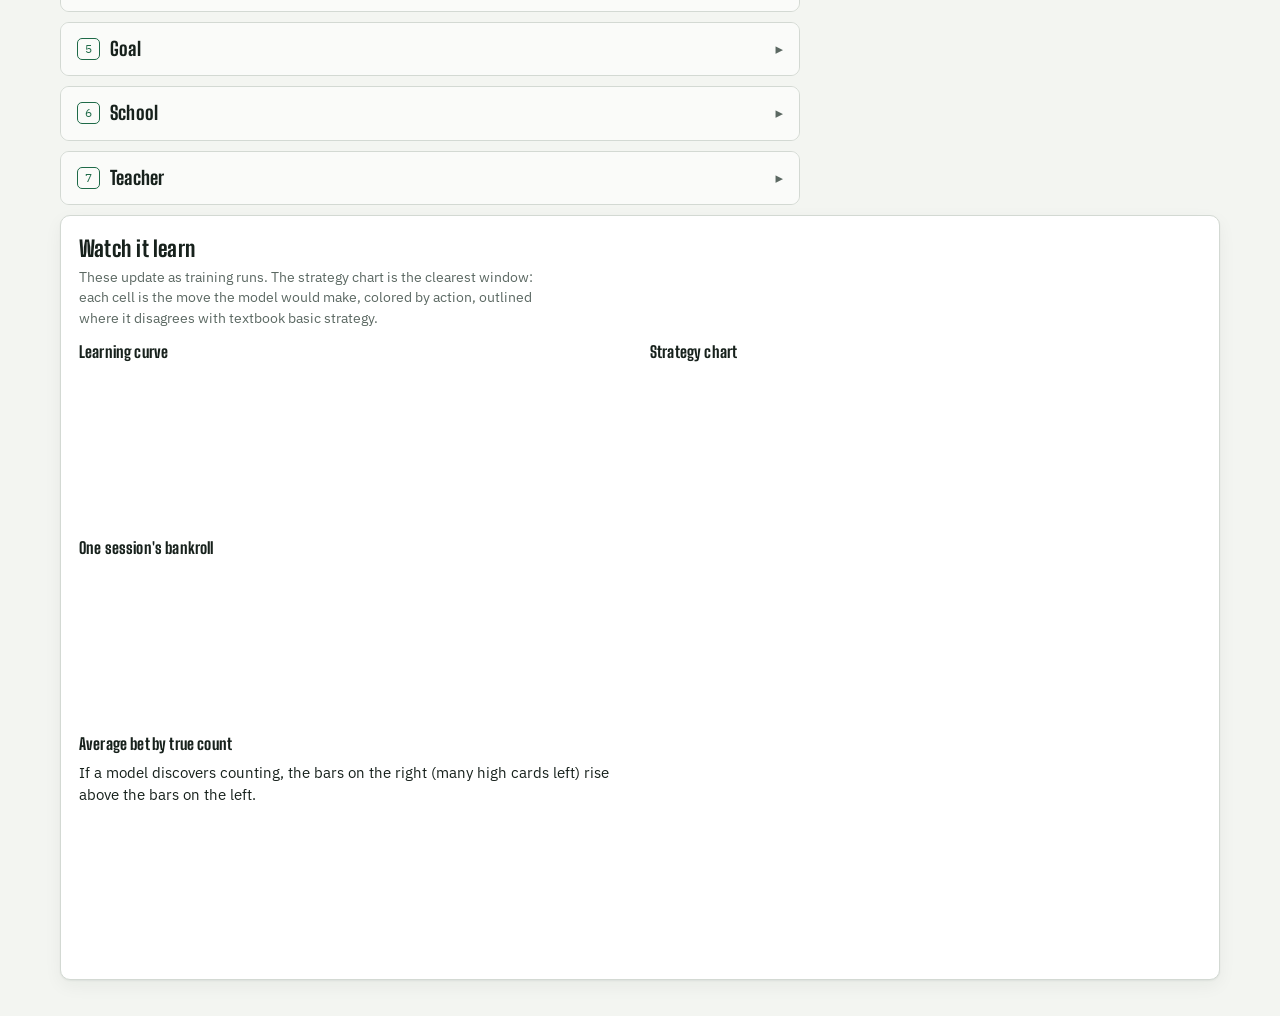
==== commit 8e67d63d: "Add Findings page; reframe the goal as beating the simple lookup bot - New findings.html summarizing" ====
--- a/index.html
+++ b/index.html
@@ -19,6 +19,7 @@
     <a href="index.html" class="here">Train</a>
     <a href="tournament.html">Tournament</a>
     <a href="guide.html">Guide</a>
+    <a href="findings.html">Findings</a>
   </nav>
 </header>
 
